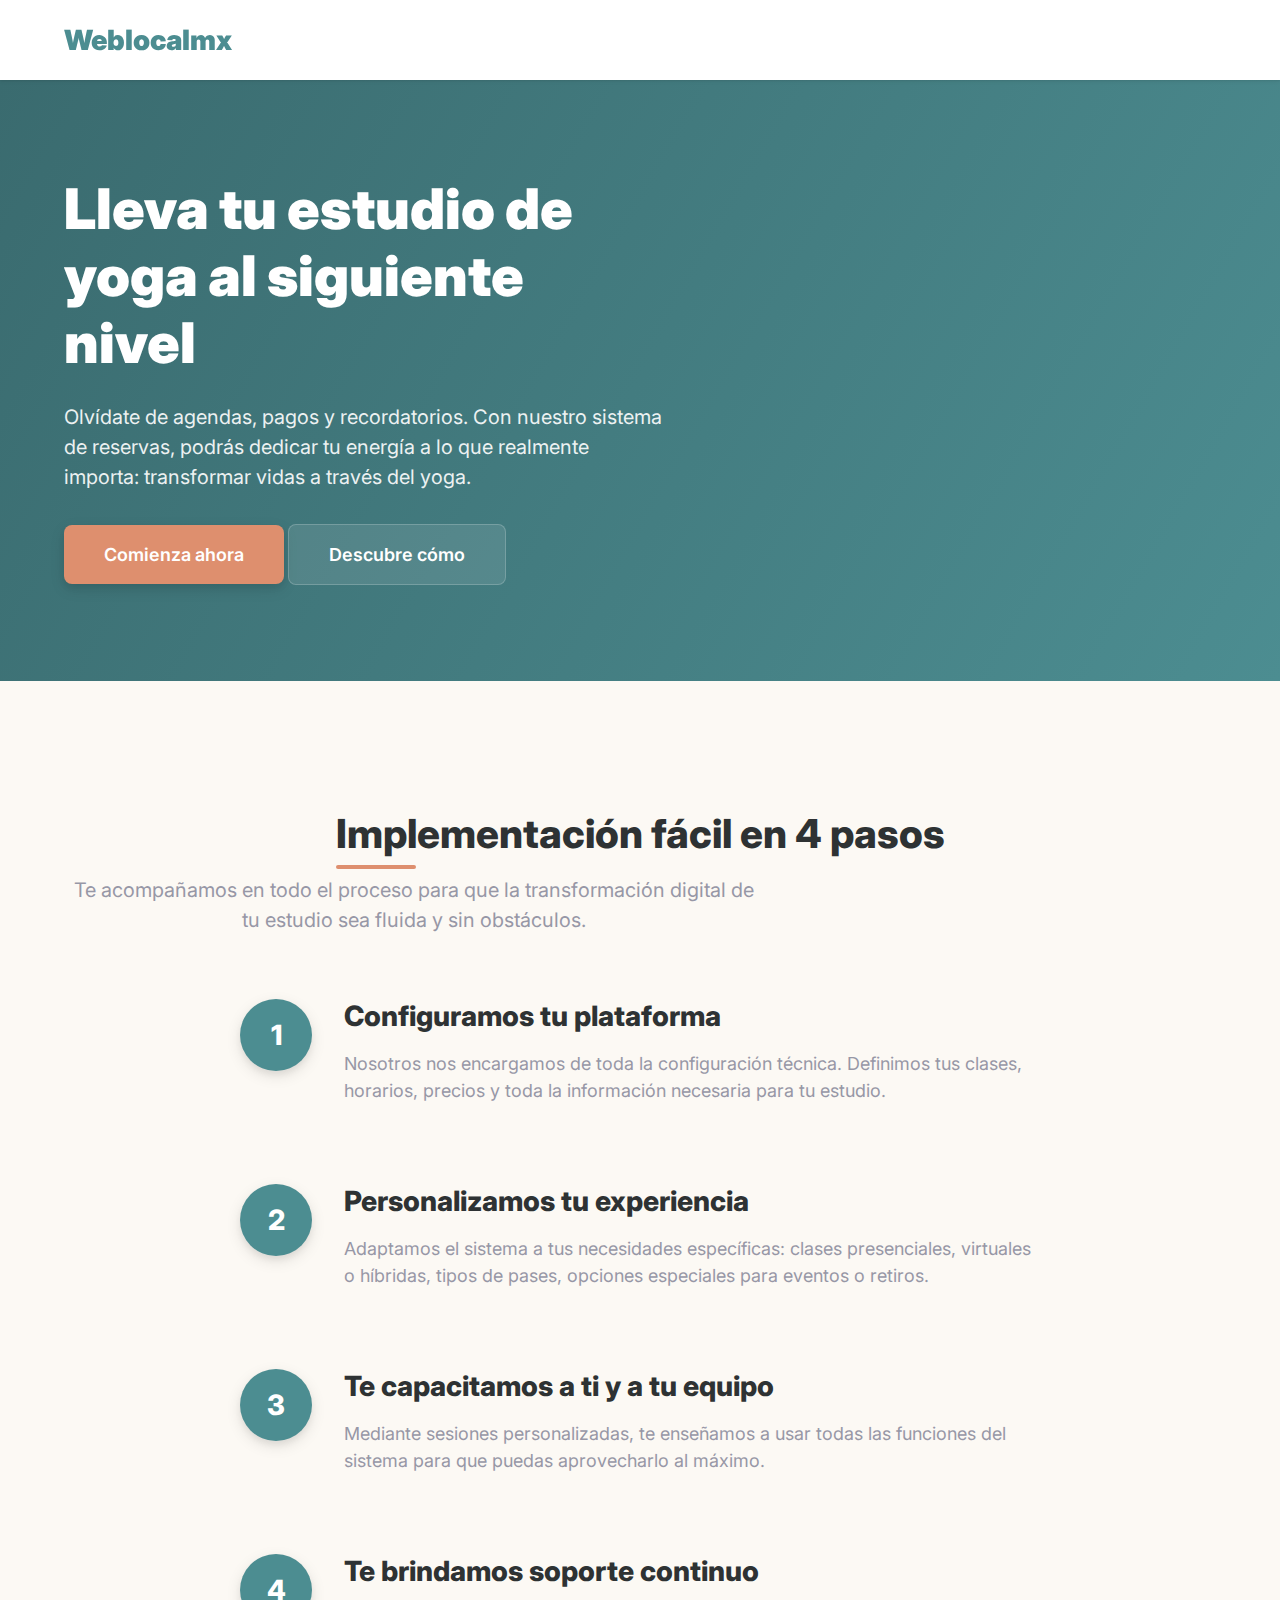
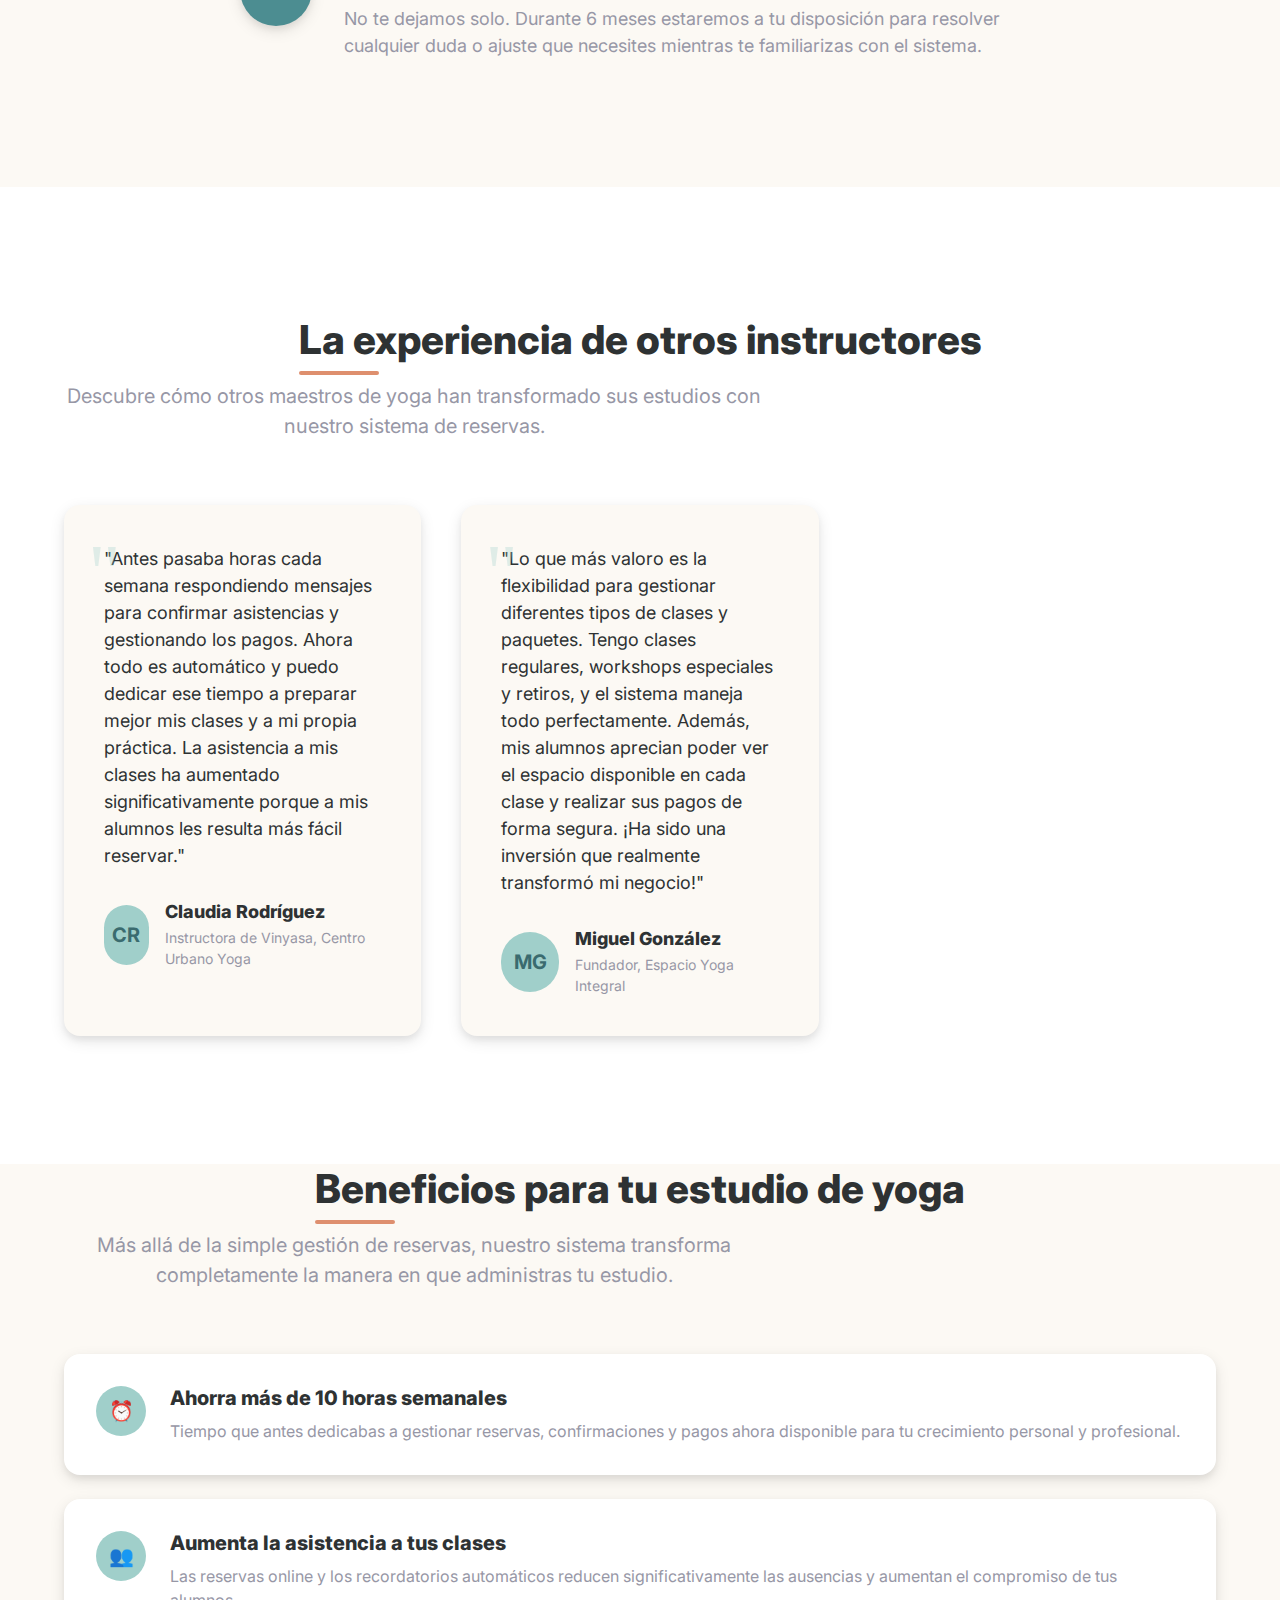
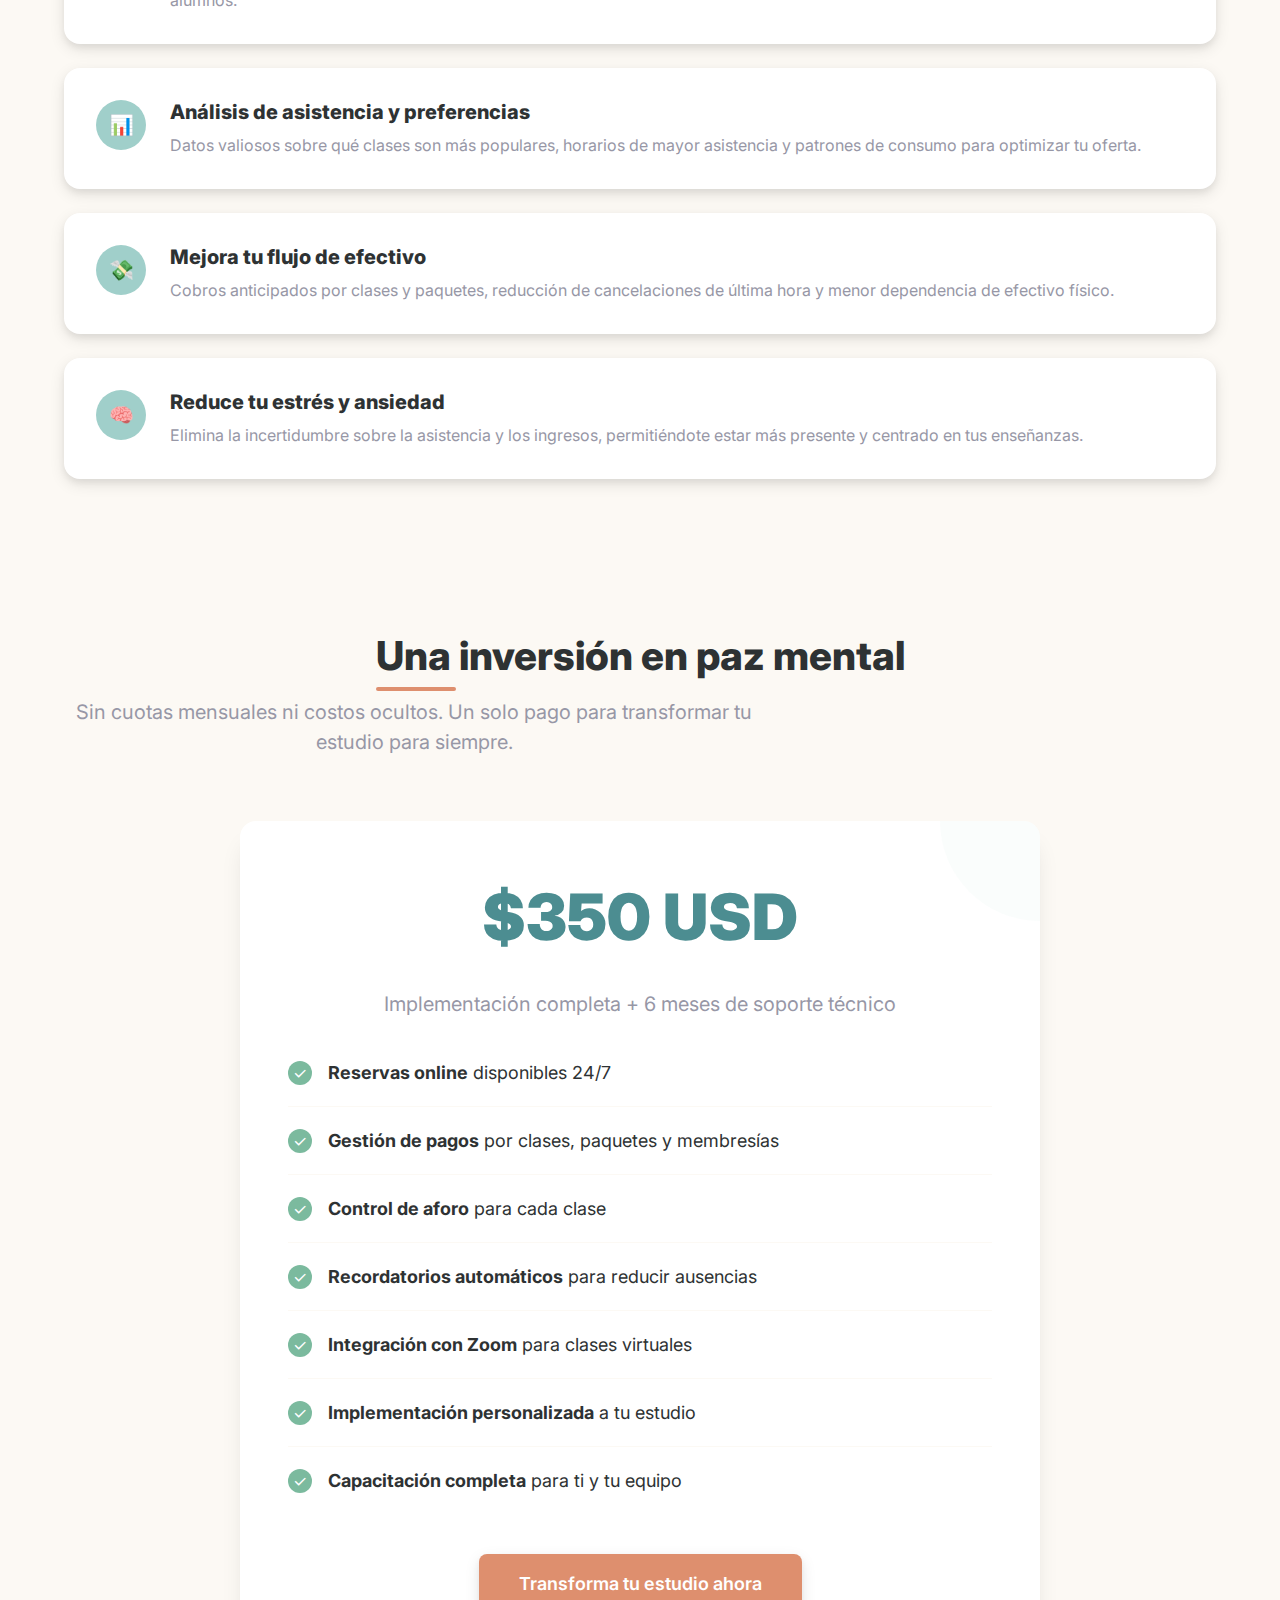
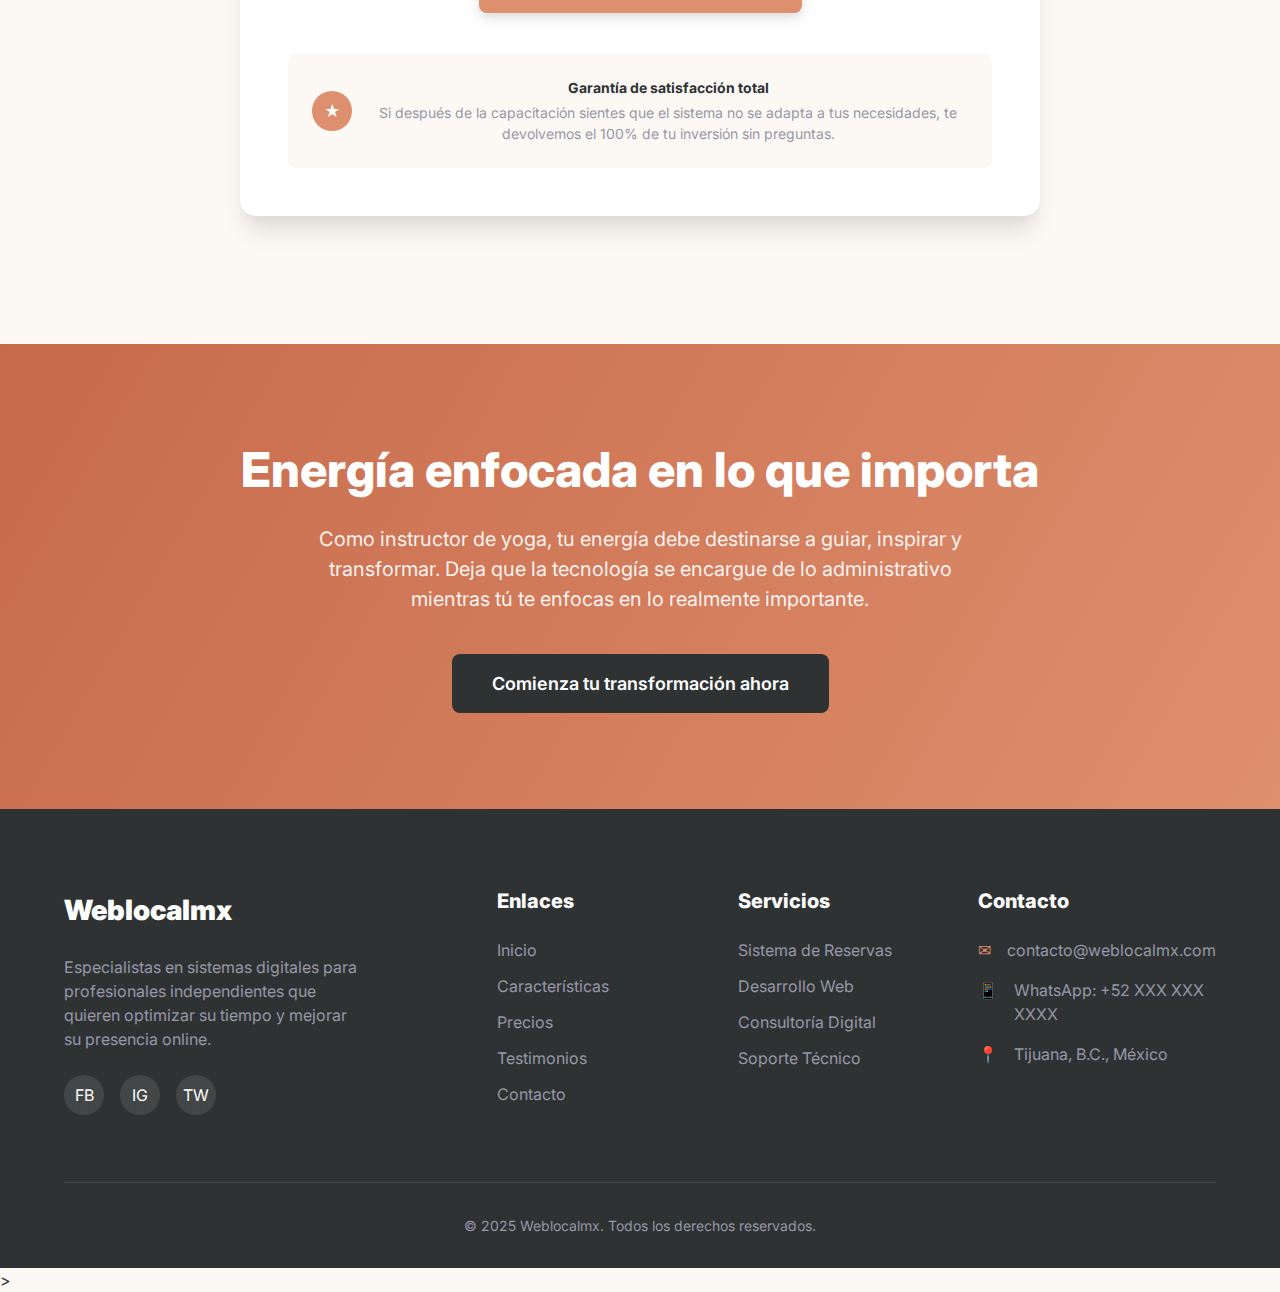
==== yoga.html @ 00a4ad98 "landing para psicologos y para yoga" ====
<!DOCTYPE html>
<html lang="es">

<head>
    <meta charset="UTF-8">
    <meta name="viewport" content="width=device-width, initial-scale=1.0">
    <title>Sistema de Reservas para Instructores de Yoga - Weblocalmx</title>
    <link href="https://fonts.googleapis.com/css2?family=Inter:wght@400;500;600;700;800;900&display=swap"
        rel="stylesheet">
    <style>
        /* Variables y estilos generales */
        :root {
            --primary: #4c8d91;
            /* Verde-azulado serenidad */
            --primary-dark: #3a6b6f;
            /* Verde-azulado oscuro */
            --primary-light: #a0cfca;
            /* Verde-azulado claro */
            --accent: #de8f6e;
            /* Naranja terracota */
            --accent-dark: #c76a4a;
            /* Naranja terracota oscuro */
            --accent-light: #f5d2c5;
            /* Naranja terracota claro */
            --dark: #2e3233;
            /* Negro-verdoso */
            --dark-light: #4e5556;
            /* Negro-verdoso claro */
            --white: #ffffff;
            --cream: #fcf9f4;
            /* Crema color papel */
            --gray: #9797a6;
            --success: #7bba9e;
            /* Verde menta */
            --warning: #e2c88a;
            /* Amarillo cálido */
            --font-family: 'Inter', -apple-system, BlinkMacSystemFont, 'Segoe UI', sans-serif;
            --shadow-sm: 0 2px 4px rgba(0, 0, 0, 0.04), 0 1px 2px rgba(0, 0, 0, 0.08);
            --shadow-md: 0 4px 6px rgba(0, 0, 0, 0.05), 0 5px 15px rgba(0, 0, 0, 0.1);
            --shadow-lg: 0 10px 20px rgba(0, 0, 0, 0.08), 0 5px 12px rgba(0, 0, 0, 0.1);
            --shadow-xl: 0 20px 25px -5px rgba(0, 0, 0, 0.1), 0 10px 10px -5px rgba(0, 0, 0, 0.04);
            --radius-sm: 0.25rem;
            --radius-md: 0.5rem;
            --radius-lg: 1rem;
            --radius-full: 9999px;
            --transition: 0.3s cubic-bezier(0.4, 0, 0.2, 1);
        }

        * {
            margin: 0;
            padding: 0;
            box-sizing: border-box;
        }

        body {
            font-family: var(--font-family);
            color: var(--dark);
            line-height: 1.5;
            background-color: var(--cream);
            overflow-x: hidden;
        }

        img {
            max-width: 100%;
            height: auto;
        }

        h1,
        h2,
        h3,
        h4,
        h5,
        h6 {
            font-weight: 800;
            line-height: 1.25;
        }

        .container {
            width: 100%;
            max-width: 1200px;
            margin: 0 auto;
            padding: 0 1.5rem;
        }

        header {
            background-color: var(--white);
            box-shadow: var(--shadow-sm);
            position: sticky;
            top: 0;
            z-index: 100;
        }

        .header-inner {
            display: flex;
            justify-content: space-between;
            align-items: center;
            height: 80px;
        }

        .logo {
            font-size: 1.75rem;
            font-weight: 900;
            color: var(--primary);
            text-decoration: none;
        }

        .hero {
            padding: 6rem 0;
            background: linear-gradient(120deg, var(--primary-dark), var(--primary));
            color: var(--white);
            position: relative;
            overflow: hidden;
        }

        .hero::before {
            content: '';
            position: absolute;
            top: 0;
            right: 0;
            width: 100%;
            height: 100%;
            background-position: center;
            background-attachment: scroll;
            min-height: 80vh;
            border-width: 0px;
            background-size: cover;
            background-repeat: no-repeat;
            /* background-image: url("data:image/svg+xml,%3Csvg width='100' height='100' viewBox='0 0 100 100' xmlns='http://www.w3.org/2000/svg'%3E%3Cpath d='M11 18c3.866 0 7-3.134 7-7s-3.134-7-7-7-7 3.134-7 7 3.134 7 7 7zm48 25c3.866 0 7-3.134 7-7s-3.134-7-7-7-7 3.134-7 7 3.134 7 7 7zm-43-7c1.657 0 3-1.343 3-3s-1.343-3-3-3-3 1.343-3 3 1.343 3 3 3zm63 31c1.657 0 3-1.343 3-3s-1.343-3-3-3-3 1.343-3 3 1.343 3 3 3zM34 90c1.657 0 3-1.343 3-3s-1.343-3-3-3-3 1.343-3 3 1.343 3 3 3zm56-76c1.657 0 3-1.343 3-3s-1.343-3-3-3-3 1.343-3 3 1.343 3 3 3zM12 86c2.21 0 4-1.79 4-4s-1.79-4-4-4-4 1.79-4 4 1.79 4 4 4zm28-65c2.21 0 4-1.79 4-4s-1.79-4-4-4-4 1.79-4 4 1.79 4 4 4zm23-11c2.76 0 5-2.24 5-5s-2.24-5-5-5-5 2.24-5 5 2.24 5 5 5zm-6 60c2.21 0 4-1.79 4-4s-1.79-4-4-4-4 1.79-4 4 1.79 4 4 4zm29 22c2.76 0 5-2.24 5-5s-2.24-5-5-5-5 2.24-5 5 2.24 5 5 5zM32 63c2.76 0 5-2.24 5-5s-2.24-5-5-5-5 2.24-5 5 2.24 5 5 5zm57-13c2.76 0 5-2.24 5-5s-2.24-5-5-5-5 2.24-5 5 2.24 5 5 5zm-9-21c1.105 0 2-.895 2-2s-.895-2-2-2-2 .895-2 2 .895 2 2 2zM60 91c1.105 0 2-.895 2-2s-.895-2-2-2-2 .895-2 2 .895 2 2 2zM35 41c1.105 0 2-.895 2-2s-.895-2-2-2-2 .895-2 2 .895 2 2 2zM12 60c1.105 0 2-.895 2-2s-.895-2-2-2-2 .895-2 2 .895 2 2 2z' fill='%23ffffff' fill-opacity='0.05' fill-rule='evenodd'/%3E%3C/svg%3E"); */
            background-image: url("https://images.unsplash.com/photo-1544367567-0f2fcb009e0b?q=80&w=2120&auto=format&fit=crop&ixlib=rb-4.0.3&ixid=M3wxMjA3fDB8MHxwaG90by1wYWdlfHx8fGVufDB8fHx8fA%3D%3D");
            opacity: 0.5;
        }

        .hero-content {
            position: relative;
            z-index: 1;
            max-width: 600px;
        }

        .hero h1 {
            font-size: 3.5rem;
            font-weight: 900;
            margin-bottom: 1.5rem;
            line-height: 1.2;
        }

        .hero p {
            font-size: 1.25rem;
            margin-bottom: 2rem;
            opacity: 0.9;
        }

        .hero-image {
            position: absolute;
            right: -100px;
            top: 50%;
            transform: translateY(-50%);
            width: 600px;
            z-index: 0;
        }

        .btn {
            display: inline-flex;
            align-items: center;
            justify-content: center;
            padding: 0.875rem 2rem;
            font-weight: 600;
            text-decoration: none;
            text-align: center;
            border-radius: var(--radius-md);
            transition: var(--transition);
            cursor: pointer;
            font-size: 1rem;
            line-height: 1.5;
            border: none;
        }

        .btn-primary {
            background-color: var(--accent);
            color: var(--white);
            box-shadow: var(--shadow-md);
        }

        .btn-primary:hover {
            background-color: var(--accent-dark);
            transform: translateY(-3px);
            box-shadow: var(--shadow-lg);
        }

        .btn-secondary {
            background-color: rgba(255, 255, 255, 0.1);
            color: var(--white);
            border: 1px solid rgba(255, 255, 255, 0.2);
        }

        .btn-secondary:hover {
            background-color: rgba(255, 255, 255, 0.2);
            transform: translateY(-3px);
        }

        .btn-dark {
            background-color: var(--dark);
            color: var(--white);
        }

        .btn-dark:hover {
            background-color: var(--dark-light);
            transform: translateY(-3px);
        }

        .btn-lg {
            padding: 1rem 2.5rem;
            font-size: 1.125rem;
        }

        .features {
            padding: 8rem 0;
        }

        .section-title {
            font-size: 2.5rem;
            margin-bottom: 1rem;
            position: relative;
            display: inline-block;
        }

        .section-title::after {
            content: '';
            position: absolute;
            bottom: -10px;
            left: 0;
            width: 80px;
            height: 4px;
            background-color: var(--accent);
            border-radius: var(--radius-full);
        }

        .section-subtitle {
            font-size: 1.25rem;
            color: var(--gray);
            margin-bottom: 4rem;
            max-width: 700px;
        }

        .features-grid {
            display: grid;
            grid-template-columns: repeat(auto-fill, minmax(300px, 1fr));
            gap: 2.5rem;
        }

        .feature-card {
            background-color: var(--white);
            border-radius: var(--radius-lg);
            padding: 2.5rem;
            box-shadow: var(--shadow-md);
            transition: var(--transition);
        }

        .feature-card:hover {
            transform: translateY(-10px);
            box-shadow: var(--shadow-xl);
        }

        .feature-icon {
            width: 60px;
            height: 60px;
            background-color: var(--primary-light);
            display: flex;
            align-items: center;
            justify-content: center;
            border-radius: var(--radius-full);
            margin-bottom: 1.5rem;
            color: var(--primary-dark);
            font-size: 1.5rem;
        }

        .feature-card h3 {
            font-size: 1.5rem;
            margin-bottom: 1rem;
        }

        .feature-card p {
            color: var(--gray);
            margin-bottom: 1.5rem;
        }

        .checklist {
            margin-top: 1.5rem;
        }

        .checklist-item {
            display: flex;
            align-items: flex-start;
            margin-bottom: 1rem;
        }

        .checklist-icon {
            color: var(--success);
            margin-right: 0.75rem;
            font-size: 1.25rem;
            flex-shrink: 0;
        }

        .testimonials {
            padding: 8rem 0;
            background-color: var(--white);
        }

        .testimonial-cards {
            display: grid;
            grid-template-columns: repeat(auto-fill, minmax(350px, 1fr));
            gap: 2.5rem;
            margin-top: 4rem;
        }

        .testimonial-card {
            background-color: var(--cream);
            border-radius: var(--radius-lg);
            padding: 2.5rem;
            box-shadow: var(--shadow-md);
        }

        .testimonial-content {
            font-size: 1.125rem;
            margin-bottom: 2rem;
            position: relative;
        }

        .testimonial-content::before {
            content: '"';
            font-size: 5rem;
            font-family: Georgia, serif;
            position: absolute;
            top: -2rem;
            left: -1rem;
            color: var(--primary-light);
            opacity: 0.3;
        }

        .testimonial-author {
            display: flex;
            align-items: center;
        }

        .testimonial-avatar {
            width: 60px;
            height: 60px;
            border-radius: var(--radius-full);
            margin-right: 1rem;
            overflow: hidden;
            background-color: var(--primary-light);
            display: flex;
            align-items: center;
            justify-content: center;
            color: var(--primary-dark);
            font-weight: 700;
            font-size: 1.25rem;
        }

        .testimonial-info h4 {
            font-size: 1.125rem;
            margin-bottom: 0.25rem;
        }

        .testimonial-info p {
            color: var(--gray);
            font-size: 0.875rem;
        }

        .pricing {
            padding: 8rem 0;
        }

        .pricing-card {
            background-color: var(--white);
            border-radius: var(--radius-lg);
            padding: 3rem;
            box-shadow: var(--shadow-xl);
            max-width: 800px;
            margin: 4rem auto 0;
            position: relative;
            overflow: hidden;
        }

        .pricing-card::before {
            content: '';
            position: absolute;
            top: 0;
            right: 0;
            width: 200px;
            height: 200px;
            background-color: var(--primary-light);
            opacity: 0.05;
            border-radius: 100%;
            transform: translate(50%, -50%);
        }

        .price {
            font-size: 4rem;
            font-weight: 900;
            color: var(--primary);
            margin-bottom: 1.5rem;
        }

        .price-description {
            font-size: 1.25rem;
            color: var(--gray);
            margin-bottom: 2.5rem;
        }

        .price-features {
            list-style: none;
            margin-bottom: 2.5rem;
        }

        .price-feature {
            display: flex;
            align-items: center;
            margin-bottom: 1.25rem;
            padding-bottom: 1.25rem;
            border-bottom: 1px solid var(--cream);
        }

        .price-feature:last-child {
            border-bottom: none;
        }

        .price-feature-icon {
            width: 24px;
            height: 24px;
            background-color: var(--success);
            border-radius: var(--radius-full);
            display: flex;
            align-items: center;
            justify-content: center;
            margin-right: 1rem;
            color: var(--white);
            flex-shrink: 0;
        }

        .price-feature-text {
            font-size: 1.125rem;
        }

        .price-feature-text strong {
            font-weight: 700;
        }

        .guarantee {
            background-color: var(--cream);
            border-radius: var(--radius-md);
            padding: 1.5rem;
            margin-top: 2.5rem;
            display: flex;
            align-items: center;
        }

        .guarantee-icon {
            width: 40px;
            height: 40px;
            background-color: var(--accent);
            border-radius: var(--radius-full);
            display: flex;
            align-items: center;
            justify-content: center;
            margin-right: 1rem;
            color: var(--white);
            flex-shrink: 0;
        }

        .guarantee-text {
            font-size: 0.875rem;
            color: var(--gray);
        }

        .guarantee-text strong {
            color: var(--dark);
            display: block;
            margin-bottom: 0.25rem;
        }

        .cta {
            padding: 6rem 0;
            background: linear-gradient(120deg, var(--accent-dark), var(--accent));
            color: var(--white);
            text-align: center;
        }

        .cta h2 {
            font-size: 3rem;
            margin-bottom: 1.5rem;
        }

        .cta p {
            font-size: 1.25rem;
            margin-bottom: 2.5rem;
            max-width: 700px;
            margin-left: auto;
            margin-right: auto;
            opacity: 0.9;
        }

        .steps {
            padding: 8rem 0;
            background-color: var(--cream);
        }

        .steps-container {
            max-width: 800px;
            margin: 0 auto;
        }

        .step {
            display: flex;
            margin-bottom: 5rem;
            position: relative;
        }

        .step:last-child {
            margin-bottom: 0;
        }

        .step::after {
            content: '';
            position: absolute;
            top: 70px;
            left: 36px;
            width: 2px;
            height: calc(100% + 2.5rem);
            background-color: var(--cream);
            z-index: 0;
        }

        .step:last-child::after {
            display: none;
        }

        .step-number {
            width: 72px;
            height: 72px;
            background-color: var(--primary);
            border-radius: var(--radius-full);
            display: flex;
            align-items: center;
            justify-content: center;
            font-size: 1.75rem;
            font-weight: 800;
            color: var(--white);
            margin-right: 2rem;
            flex-shrink: 0;
            position: relative;
            z-index: 1;
            box-shadow: var(--shadow-md);
        }

        .step-content h3 {
            font-size: 1.75rem;
            margin-bottom: 1rem;
        }

        .step-content p {
            color: var(--gray);
            font-size: 1.125rem;
        }

        .benefit-list {
            margin-top: 4rem;
        }

        .benefit-item {
            display: flex;
            align-items: flex-start;
            background-color: var(--white);
            border-radius: var(--radius-lg);
            padding: 2rem;
            margin-bottom: 1.5rem;
            box-shadow: var(--shadow-md);
            transition: var(--transition);
        }

        .benefit-item:hover {
            transform: translateX(10px);
            box-shadow: var(--shadow-lg);
        }

        .benefit-icon {
            width: 50px;
            height: 50px;
            background-color: var(--primary-light);
            border-radius: var(--radius-full);
            display: flex;
            align-items: center;
            justify-content: center;
            margin-right: 1.5rem;
            color: var(--primary-dark);
            font-size: 1.25rem;
            flex-shrink: 0;
        }

        .benefit-content h3 {
            font-size: 1.25rem;
            margin-bottom: 0.5rem;
        }

        .benefit-content p {
            color: var(--gray);
            font-size: 1rem;
            margin: 0;
        }

        footer {
            background-color: var(--dark);
            color: var(--white);
            padding: 5rem 0 2rem;
        }

        .footer-content {
            display: grid;
            grid-template-columns: 2fr 1fr 1fr 1fr;
            gap: 3rem;
            margin-bottom: 4rem;
        }

        .footer-logo {
            font-size: 1.75rem;
            font-weight: 900;
            color: var(--white);
            margin-bottom: 1.5rem;
            display: inline-block;
        }

        .footer-description {
            color: var(--gray);
            margin-bottom: 1.5rem;
            max-width: 300px;
        }

        .footer-social {
            display: flex;
            gap: 1rem;
        }

        .footer-social a {
            width: 40px;
            height: 40px;
            background-color: rgba(255, 255, 255, 0.1);
            border-radius: var(--radius-full);
            display: flex;
            align-items: center;
            justify-content: center;
            color: var(--white);
            text-decoration: none;
            transition: var(--transition);
        }

        .footer-social a:hover {
            background-color: var(--primary);
            transform: translateY(-3px);
        }

        .footer-title {
            font-size: 1.25rem;
            margin-bottom: 1.5rem;
            color: var(--white);
        }

        .footer-links {
            list-style: none;
        }

        .footer-links li {
            margin-bottom: 0.75rem;
        }

        .footer-links a {
            color: var(--gray);
            text-decoration: none;
            transition: var(--transition);
        }

        .footer-links a:hover {
            color: var(--white);
        }

        .footer-contact {
            display: flex;
            align-items: flex-start;
            margin-bottom: 1rem;
        }

        .footer-contact-icon {
            margin-right: 1rem;
            color: var(--accent);
        }

        .footer-contact-text {
            color: var(--gray);
        }

        .footer-bottom {
            border-top: 1px solid rgba(255, 255, 255, 0.1);
            padding-top: 2rem;
            text-align: center;
            color: var(--gray);
            font-size: 0.875rem;
        }

        /* Media Queries */
        @media (max-width: 992px) {
            .hero {
                padding: 4rem 0;
            }

            .hero h1 {
                font-size: 2.75rem;
            }

            .hero-image {
                display: none;
            }

            .hero-content {
                max-width: 100%;
            }

            .footer-content {
                grid-template-columns: 1fr 1fr;
            }
        }

        @media (max-width: 768px) {
            .section-title {
                font-size: 2rem;
            }

            .feature-card {
                padding: 2rem;
            }

            .testimonial-cards {
                grid-template-columns: 1fr;
            }

            .pricing-card {
                padding: 2rem;
            }

            .price {
                font-size: 3rem;
            }

            .step {
                flex-direction: column;
            }

            .step-number {
                margin-bottom: 1.5rem;
                margin-right: 0;
            }

            .step::after {
                display: none;
            }

            .cta h2 {
                font-size: 2.25rem;
            }

            .footer-content {
                grid-template-columns: 1fr;
                gap: 2rem;
            }
        }

        @media (max-width: 576px) {
            .hero h1 {
                font-size: 2.25rem;
            }

            .features-grid {
                grid-template-columns: 1fr;
            }

            .btn {
                width: 100%;
            }
        }

        /* Utilities */
        .text-center {
            text-align: center;
        }

        .mb-1 {
            margin-bottom: 0.5rem;
        }

        .mb-2 {
            margin-bottom: 1rem;
        }

        .mb-3 {
            margin-bottom: 1.5rem;
        }

        .mb-4 {
            margin-bottom: 2rem;
        }

        .mb-5 {
            margin-bottom: 2.5rem;
        }

        .mt-1 {
            margin-top: 0.5rem;
        }

        .mt-2 {
            margin-top: 1rem;
        }

        .mt-3 {
            margin-top: 1.5rem;
        }

        .mt-4 {
            margin-top: 2rem;
        }

        .mt-5 {
            margin-top: 2.5rem;
        }
    </style>
</head>

<body>
    <header>
        <div class="container">
            <div class="header-inner">
                <a href="#" class="logo">Weblocalmx</a>
            </div>
        </div>

    </header>


    <section class="hero">
        <div class="container">
            <div class="hero-content">
                <h1>Lleva tu estudio de yoga al siguiente nivel</h1>
                <p>Olvídate de agendas, pagos y recordatorios. Con nuestro sistema de reservas, podrás dedicar tu
                    energía a lo que realmente importa: transformar vidas a través del yoga.</p>
                <div class="mt-4">
                    <a href="#" class="btn btn-lg btn-primary">Comienza ahora</a>
                    <a href="#" class="btn btn-lg btn-secondary">Descubre cómo</a>
                </div>
            </div>
        </div>
    </section>

    <section class="steps">
        <div class="container">
            <div class="text-center mb-5">
                <h2 class="section-title">Implementación fácil en 4 pasos</h2>
                <p class="section-subtitle">Te acompañamos en todo el proceso para que la transformación digital de tu
                    estudio sea fluida y sin obstáculos.</p>
            </div>

            <div class="steps-container">
                <div class="step">
                    <div class="step-number">1</div>
                    <div class="step-content">
                        <h3>Configuramos tu plataforma</h3>
                        <p>Nosotros nos encargamos de toda la configuración técnica. Definimos tus clases, horarios,
                            precios y toda la información necesaria para tu estudio.</p>
                    </div>
                </div>

                <div class="step">
                    <div class="step-number">2</div>
                    <div class="step-content">
                        <h3>Personalizamos tu experiencia</h3>
                        <p>Adaptamos el sistema a tus necesidades específicas: clases presenciales, virtuales o
                            híbridas, tipos de pases, opciones especiales para eventos o retiros.</p>
                    </div>
                </div>

                <div class="step">
                    <div class="step-number">3</div>
                    <div class="step-content">
                        <h3>Te capacitamos a ti y a tu equipo</h3>
                        <p>Mediante sesiones personalizadas, te enseñamos a usar todas las funciones del sistema para
                            que puedas aprovecharlo al máximo.</p>
                    </div>
                </div>

                <div class="step">
                    <div class="step-number">4</div>
                    <div class="step-content">
                        <h3>Te brindamos soporte continuo</h3>
                        <p>No te dejamos solo. Durante 6 meses estaremos a tu disposición para resolver cualquier duda o
                            ajuste que necesites mientras te familiarizas con el sistema.</p>
                    </div>
                </div>
            </div>
        </div>
    </section>

    <section class="testimonials">
        <div class="container">
            <div class="text-center">
                <h2 class="section-title">La experiencia de otros instructores</h2>
                <p class="section-subtitle">Descubre cómo otros maestros de yoga han transformado sus estudios con
                    nuestro sistema de reservas.</p>
            </div>

            <div class="testimonial-cards">
                <div class="testimonial-card">
                    <div class="testimonial-content">
                        "Antes pasaba horas cada semana respondiendo mensajes para confirmar asistencias y gestionando
                        los pagos. Ahora todo es automático y puedo dedicar ese tiempo a preparar mejor mis clases y a
                        mi propia práctica. La asistencia a mis clases ha aumentado significativamente porque a mis
                        alumnos les resulta más fácil reservar."
                    </div>
                    <div class="testimonial-author">
                        <div class="testimonial-avatar">CR</div>
                        <div class="testimonial-info">
                            <h4>Claudia Rodríguez</h4>
                            <p>Instructora de Vinyasa, Centro Urbano Yoga</p>
                        </div>
                    </div>
                </div>

                <div class="testimonial-card">
                    <div class="testimonial-content">
                        "Lo que más valoro es la flexibilidad para gestionar diferentes tipos de clases y paquetes.
                        Tengo clases regulares, workshops especiales y retiros, y el sistema maneja todo perfectamente.
                        Además, mis alumnos aprecian poder ver el espacio disponible en cada clase y realizar sus pagos
                        de forma segura. ¡Ha sido una inversión que realmente transformó mi negocio!"
                    </div>
                    <div class="testimonial-author">
                        <div class="testimonial-avatar">MG</div>
                        <div class="testimonial-info">
                            <h4>Miguel González</h4>
                            <p>Fundador, Espacio Yoga Integral</p>
                        </div>
                    </div>
                </div>
            </div>
        </div>
    </section>

    <section>
        <div class="container">
            <div class="text-center mb-5">
                <h2 class="section-title">Beneficios para tu estudio de yoga</h2>
                <p class="section-subtitle">Más allá de la simple gestión de reservas, nuestro sistema transforma
                    completamente la manera en que administras tu estudio.</p>
            </div>

            <div class="benefit-list">
                <div class="benefit-item">
                    <div class="benefit-icon">⏰</div>
                    <div class="benefit-content">
                        <h3>Ahorra más de 10 horas semanales</h3>
                        <p>Tiempo que antes dedicabas a gestionar reservas, confirmaciones y pagos ahora disponible para
                            tu crecimiento personal y profesional.</p>
                    </div>
                </div>

                <div class="benefit-item">
                    <div class="benefit-icon">👥</div>
                    <div class="benefit-content">
                        <h3>Aumenta la asistencia a tus clases</h3>
                        <p>Las reservas online y los recordatorios automáticos reducen significativamente las ausencias
                            y aumentan el compromiso de tus alumnos.</p>
                    </div>
                </div>

                <div class="benefit-item">
                    <div class="benefit-icon">📊</div>
                    <div class="benefit-content">
                        <h3>Análisis de asistencia y preferencias</h3>
                        <p>Datos valiosos sobre qué clases son más populares, horarios de mayor asistencia y patrones de
                            consumo para optimizar tu oferta.</p>
                    </div>
                </div>

                <div class="benefit-item">
                    <div class="benefit-icon">💸</div>
                    <div class="benefit-content">
                        <h3>Mejora tu flujo de efectivo</h3>
                        <p>Cobros anticipados por clases y paquetes, reducción de cancelaciones de última hora y menor
                            dependencia de efectivo físico.</p>
                    </div>
                </div>

                <div class="benefit-item">
                    <div class="benefit-icon">🧠</div>
                    <div class="benefit-content">
                        <h3>Reduce tu estrés y ansiedad</h3>
                        <p>Elimina la incertidumbre sobre la asistencia y los ingresos, permitiéndote estar más presente
                            y centrado en tus enseñanzas.</p>
                    </div>
                </div>
            </div>
        </div>
    </section>

    <section class="pricing">
        <div class="container text-center">
            <h2 class="section-title">Una inversión en paz mental</h2>
            <p class="section-subtitle">Sin cuotas mensuales ni costos ocultos. Un solo pago para transformar tu estudio
                para siempre.</p>

            <div class="pricing-card">
                <div class="price">$350 USD</div>
                <p class="price-description">Implementación completa + 6 meses de soporte técnico</p>

                <ul class="price-features">
                    <li class="price-feature">
                        <div class="price-feature-icon">✓</div>
                        <div class="price-feature-text"><strong>Reservas online</strong> disponibles 24/7</div>
                    </li>
                    <li class="price-feature">
                        <div class="price-feature-icon">✓</div>
                        <div class="price-feature-text"><strong>Gestión de pagos</strong> por clases, paquetes y
                            membresías</div>
                    </li>
                    <li class="price-feature">
                        <div class="price-feature-icon">✓</div>
                        <div class="price-feature-text"><strong>Control de aforo</strong> para cada clase</div>
                    </li>
                    <li class="price-feature">
                        <div class="price-feature-icon">✓</div>
                        <div class="price-feature-text"><strong>Recordatorios automáticos</strong> para reducir
                            ausencias</div>
                    </li>
                    <li class="price-feature">
                        <div class="price-feature-icon">✓</div>
                        <div class="price-feature-text"><strong>Integración con Zoom</strong> para clases virtuales
                        </div>
                    </li>
                    <li class="price-feature">
                        <div class="price-feature-icon">✓</div>
                        <div class="price-feature-text"><strong>Implementación personalizada</strong> a tu estudio</div>
                    </li>
                    <li class="price-feature">
                        <div class="price-feature-icon">✓</div>
                        <div class="price-feature-text"><strong>Capacitación completa</strong> para ti y tu equipo</div>
                    </li>
                </ul>

                <a href="#" class="btn btn-lg btn-primary">Transforma tu estudio ahora</a>

                <div class="guarantee">
                    <div class="guarantee-icon">★</div>
                    <div class="guarantee-text">
                        <strong>Garantía de satisfacción total</strong>
                        Si después de la capacitación sientes que el sistema no se adapta a tus necesidades, te
                        devolvemos el 100% de tu inversión sin preguntas.
                    </div>
                </div>
            </div>
        </div>
    </section>

    <section class="cta">
        <div class="container">
            <h2>Energía enfocada en lo que importa</h2>
            <p>Como instructor de yoga, tu energía debe destinarse a guiar, inspirar y transformar. Deja que la
                tecnología se encargue de lo administrativo mientras tú te enfocas en lo realmente importante.</p>
            <a href="#" class="btn btn-lg btn-dark">Comienza tu transformación ahora</a>
        </div>
    </section>

    <footer>
        <div class="container">
            <div class="footer-content">
                <div>
                    <div class="footer-logo">Weblocalmx</div>
                    <p class="footer-description">Especialistas en sistemas digitales para profesionales independientes
                        que quieren optimizar su tiempo y mejorar su presencia online.</p>
                    <div class="footer-social">
                        <a href="#"><span>FB</span></a>
                        <a href="#"><span>IG</span></a>
                        <a href="#"><span>TW</span></a>
                    </div>
                </div>

                <div>
                    <h3 class="footer-title">Enlaces</h3>
                    <ul class="footer-links">
                        <li><a href="#">Inicio</a></li>
                        <li><a href="#">Características</a></li>
                        <li><a href="#">Precios</a></li>
                        <li><a href="#">Testimonios</a></li>
                        <li><a href="#">Contacto</a></li>
                    </ul>
                </div>

                <div>
                    <h3 class="footer-title">Servicios</h3>
                    <ul class="footer-links">
                        <li><a href="#">Sistema de Reservas</a></li>
                        <li><a href="#">Desarrollo Web</a></li>
                        <li><a href="#">Consultoría Digital</a></li>
                        <li><a href="#">Soporte Técnico</a></li>
                    </ul>
                </div>

                <div>
                    <h3 class="footer-title">Contacto</h3>
                    <div class="footer-contact">
                        <div class="footer-contact-icon">✉</div>
                        <div class="footer-contact-text">contacto@weblocalmx.com</div>
                    </div>
                    <div class="footer-contact">
                        <div class="footer-contact-icon">📱</div>
                        <div class="footer-contact-text">WhatsApp: +52 XXX XXX XXXX</div>
                    </div>
                    <div class="footer-contact">
                        <div class="footer-contact-icon">📍</div>
                        <div class="footer-contact-text">Tijuana, B.C., México</div>
                    </div>
                </div>
            </div>

            <div class="footer-bottom">
                <p>© 2025 Weblocalmx. Todos los derechos reservados.</p>
            </div>
        </div>
    </footer>
</body>

</html>>
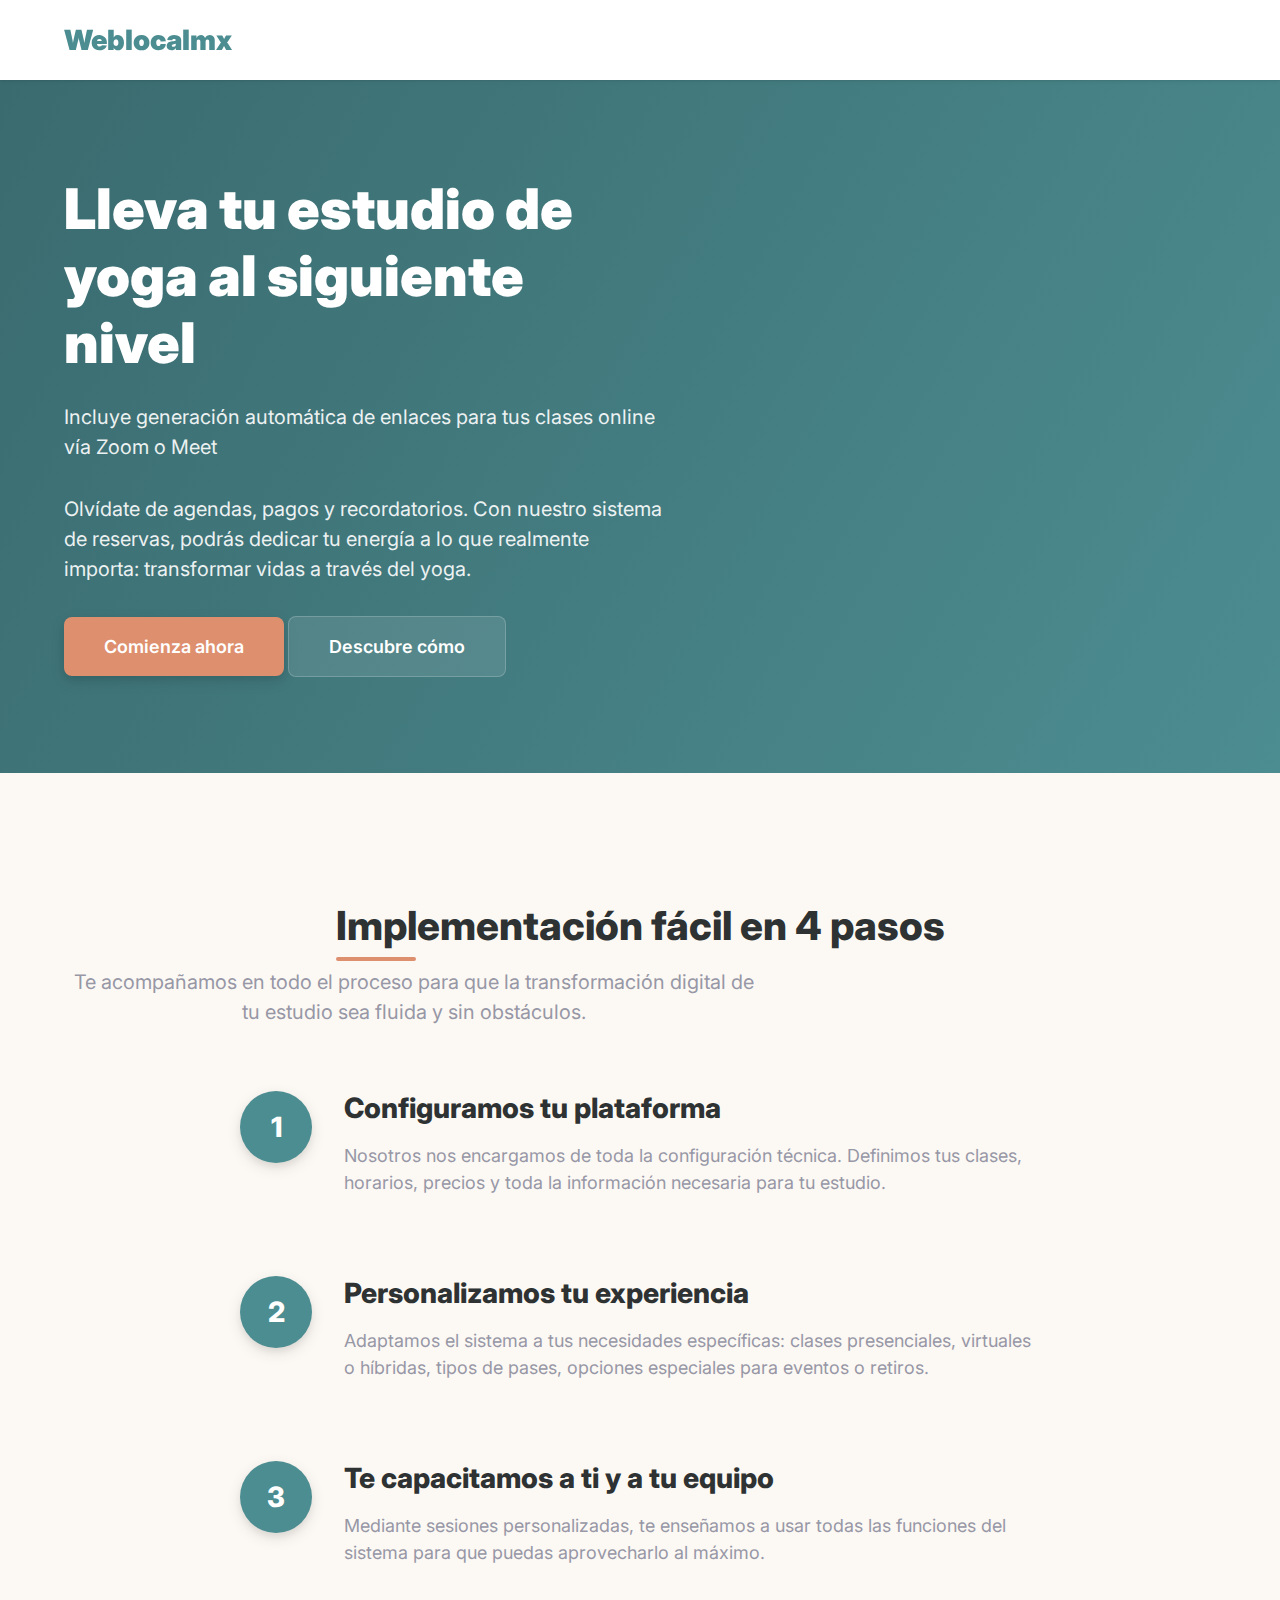
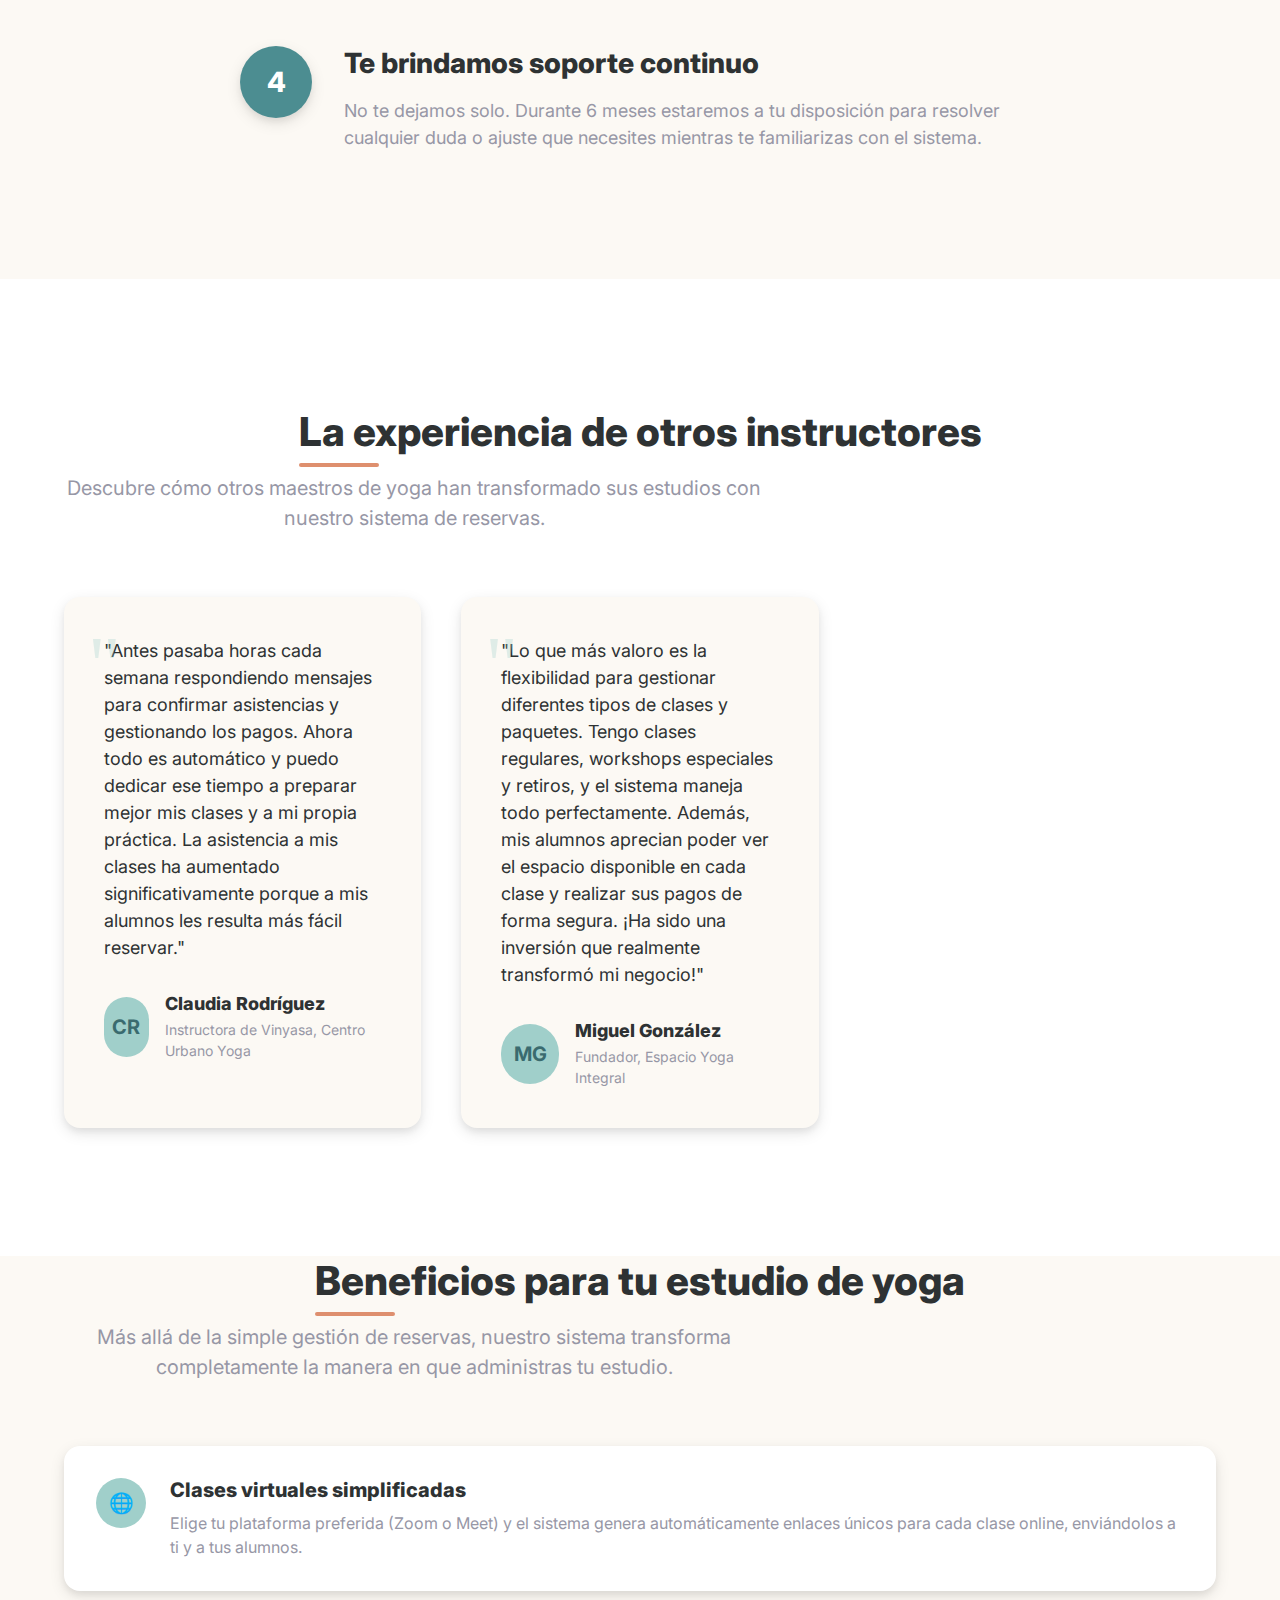
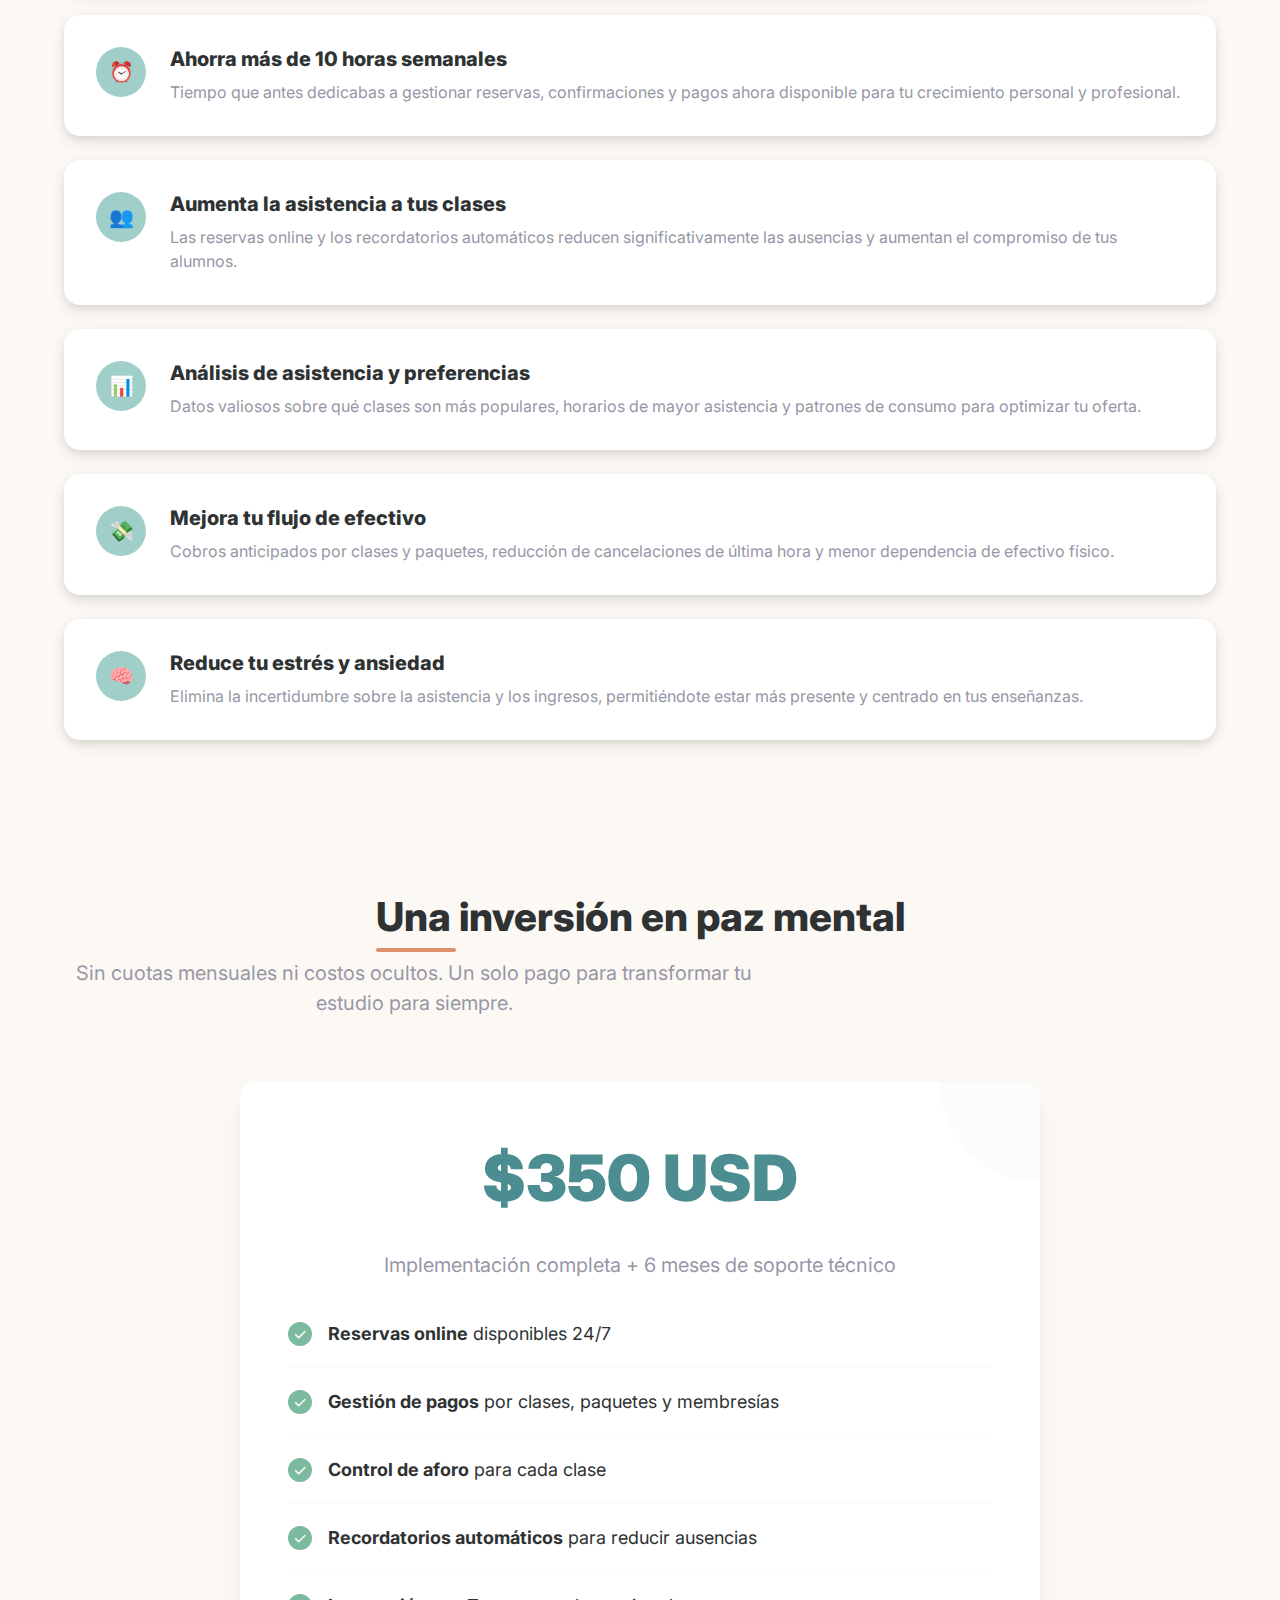
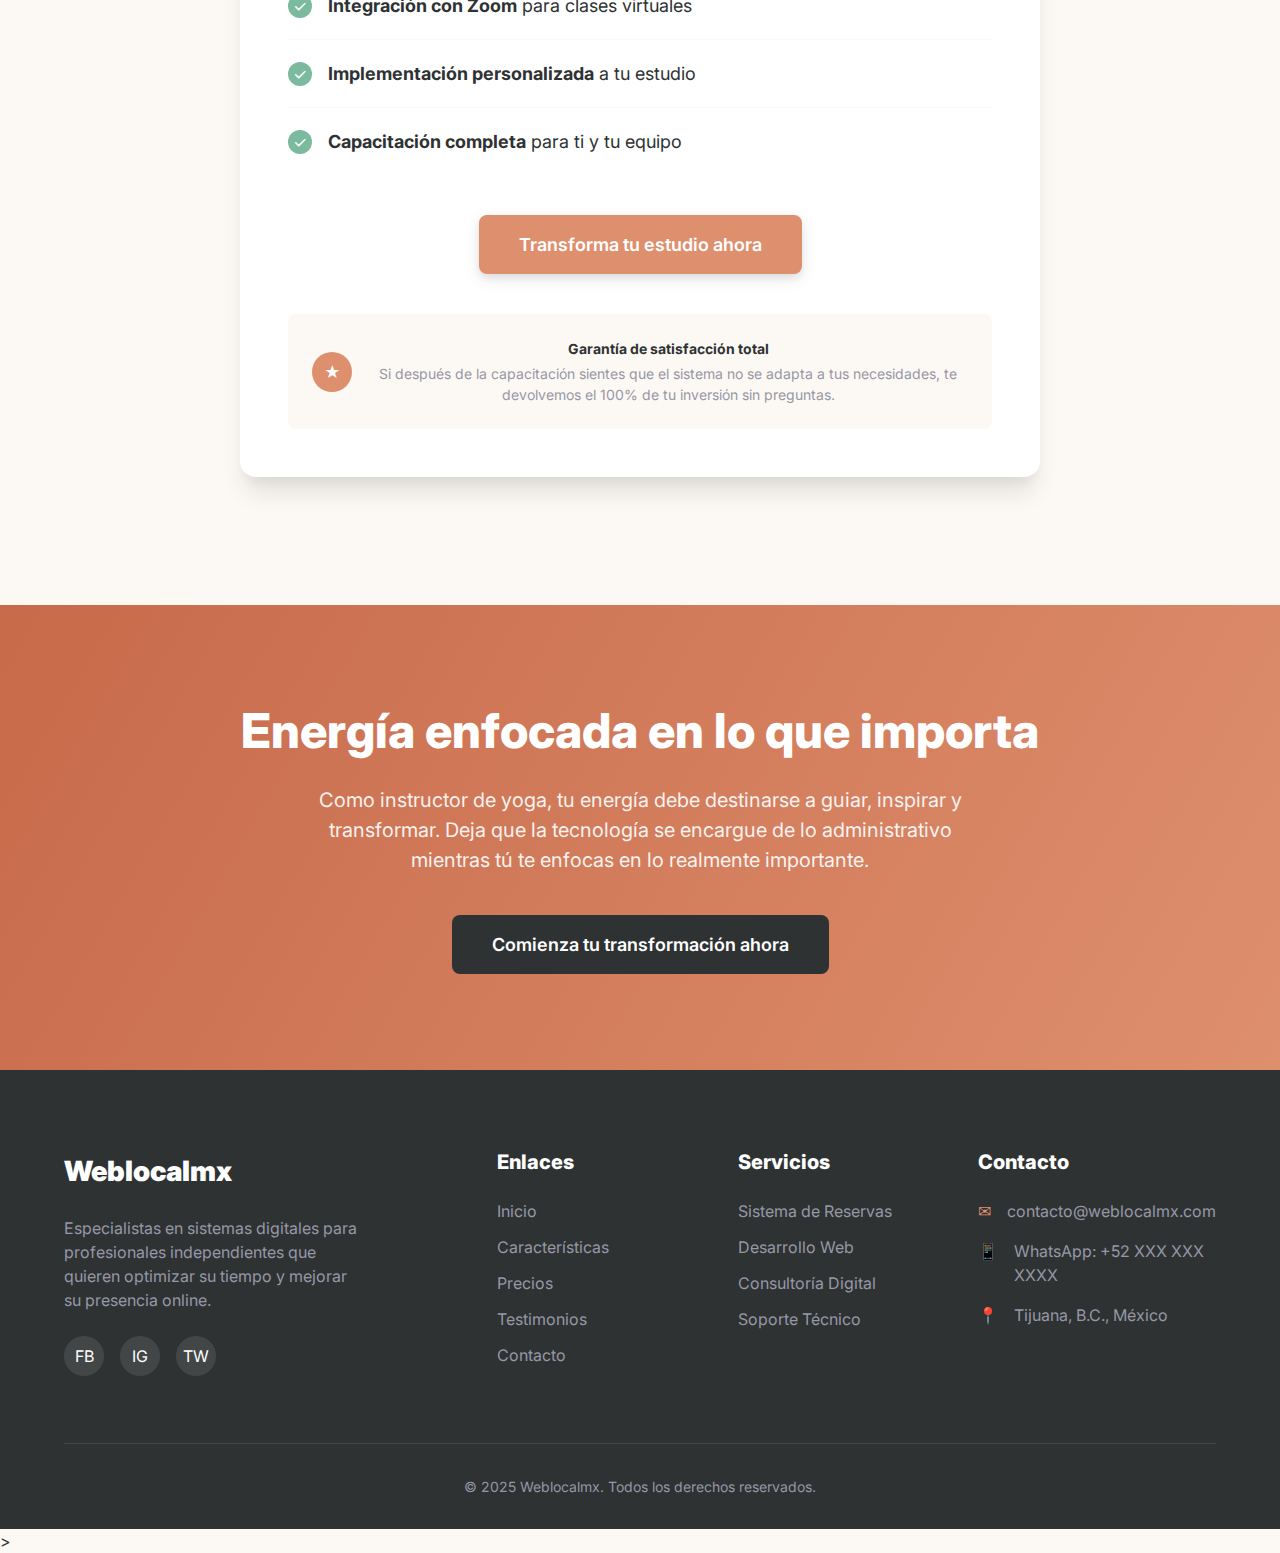
==== commit 4caa6c76: "landing para psicologos y para yoga" ====
--- a/yoga.html
+++ b/yoga.html
@@ -847,6 +847,7 @@
         <div class="container">
             <div class="hero-content">
                 <h1>Lleva tu estudio de yoga al siguiente nivel</h1>
+                <p class="hero-highlight">Incluye generación automática de enlaces para tus clases online vía Zoom o Meet</p>
                 <p>Olvídate de agendas, pagos y recordatorios. Con nuestro sistema de reservas, podrás dedicar tu
                     energía a lo que realmente importa: transformar vidas a través del yoga.</p>
                 <div class="mt-4">
@@ -958,6 +959,13 @@
             </div>
 
             <div class="benefit-list">
+                <div class="benefit-item">
+                    <div class="benefit-icon">🌐</div>
+                    <div class="benefit-content">
+                        <h3>Clases virtuales simplificadas</h3>
+                        <p>Elige tu plataforma preferida (Zoom o Meet) y el sistema genera automáticamente enlaces únicos para cada clase online, enviándolos a ti y a tus alumnos.</p>
+                    </div>
+                </div>
                 <div class="benefit-item">
                     <div class="benefit-icon">⏰</div>
                     <div class="benefit-content">
